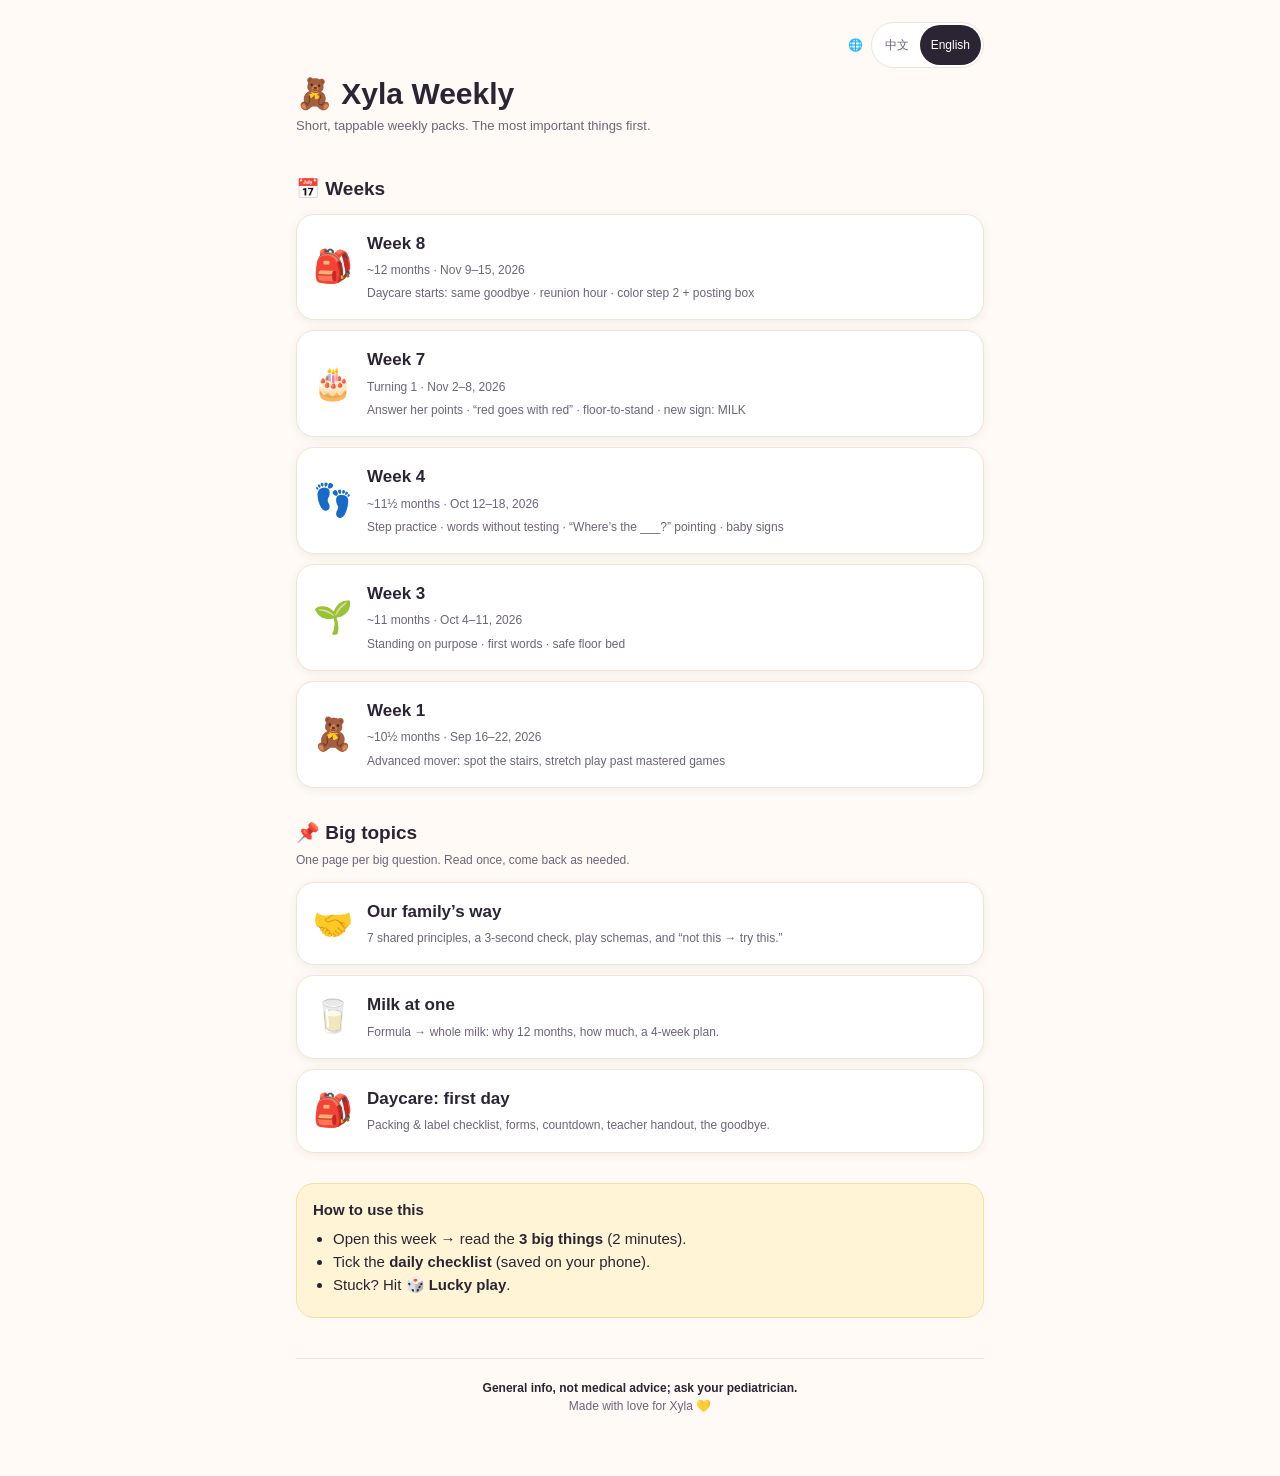
==== index.html @ 672a73fb "Weeks 7–8: parent-sourced plays (XHS/IG): red-goes-with-red color matching, posting box, ball drop, " ====
<!doctype html>
<html lang="en">
<head>
<meta charset="utf-8">
<meta name="viewport" content="width=device-width, initial-scale=1, viewport-fit=cover">
<meta name="robots" content="noindex, nofollow">
<meta name="theme-color" content="#fffaf5">
<title>Xyla Weekly</title>
<link rel="icon" href="data:image/svg+xml,<svg xmlns='http://www.w3.org/2000/svg' viewBox='0 0 100 100'><text y='.9em' font-size='90'>🧸</text></svg>">
<link rel="stylesheet" href="assets/style.css?v=202611040903">
</head>
<body>
<main class="wrap" id="app"><p style="padding:20px">Loading… 加载中…</p></main>
<noscript><p style="padding:20px">Please turn on JavaScript to see this page. 请打开 JavaScript 以查看此页面。</p></noscript>
<script src="assets/app.js?v=202611040903" defer></script>
</body>
</html>
---- assets/style.css ----
:root{
  --bg:#fffaf5;--card:#fff;--ink:#2b2433;--soft:#6d6476;--line:#efe4da;
  --accent:#e8746a;--accent2:#5b8def;--good:#2f9e6b;--bad:#d9534f;--warn:#fff4d6;
  --r:18px;--shadow:0 2px 10px rgba(80,50,30,.07);
  --font:-apple-system,BlinkMacSystemFont,"Segoe UI",Roboto,"Helvetica Neue",Arial,"PingFang SC","Hiragino Sans GB","Noto Sans SC","Noto Sans CJK SC","Microsoft YaHei","Source Han Sans SC",sans-serif;
  --secure:#7c6cf0;--curious:#f0a020;--kind:#e66b9a;--brave:#e5603b;--selfled:#2a9d8f;--healthy:#4caf50;
}
*{box-sizing:border-box}
html{scroll-behavior:smooth;-webkit-text-size-adjust:100%}
body{margin:0;background:var(--bg);color:var(--ink);font-family:var(--font);font-size:15px;line-height:1.55}
a{color:var(--accent2)}
.wrap{max-width:720px;margin:0 auto;padding:0 16px 40px}
header.hero{padding:22px 0 8px}
.hero .back{font-size:13px;text-decoration:none;color:var(--soft)}
.hero h1{font-size:25px;line-height:1.2;margin:8px 0 4px}
.hero .sub{color:var(--soft);font-size:13px;margin:0}
.chips{display:flex;flex-wrap:wrap;gap:6px;margin:12px 0 0;padding:0;list-style:none}
.chips li{background:#fff;border:1px solid var(--line);border-radius:999px;padding:4px 10px;font-size:12px}
nav.jump{position:sticky;top:0;z-index:5;background:rgba(255,250,245,.95);backdrop-filter:blur(6px);margin:0 -16px;padding:8px 16px;display:flex;gap:6px;overflow-x:auto;scrollbar-width:none;border-bottom:1px solid var(--line)}
nav.jump::-webkit-scrollbar{display:none}
nav.jump a{flex:0 0 auto;text-decoration:none;color:var(--ink);background:#fff;border:1px solid var(--line);border-radius:999px;padding:6px 12px;font-size:12px;white-space:nowrap}
section{margin-top:30px;scroll-margin-top:60px}
h2{font-size:19px;margin:0 0 4px}
.hint{color:var(--soft);font-size:12px;margin:0 0 12px}
.card{background:var(--card);border-radius:var(--r);box-shadow:var(--shadow);border:1px solid var(--line);margin:10px 0;overflow:hidden}
details.card>summary{list-style:none;cursor:pointer;padding:16px 16px;display:flex;gap:12px;align-items:center;min-height:56px}
details.card>summary::-webkit-details-marker{display:none}
details.card>summary .ico{font-size:27px;flex:0 0 auto;width:40px;text-align:center}
details.card>summary .t{flex:1;font-weight:650;font-size:16px;line-height:1.3}
details.card>summary .t small{display:block;font-weight:400;color:var(--soft);font-size:12px;margin-top:2px}
details.card>summary::after{content:"＋";font-size:19px;color:var(--accent);flex:0 0 auto;transition:transform .2s}
details.card[open]>summary::after{transform:rotate(45deg)}
details.card .body{padding:0 16px 16px}
details.card .body ul{padding-left:20px;margin:6px 0}
details.card .body li{margin:4px 0}
.big3 details.card>summary{min-height:72px;padding:18px 16px}
.big3 details.card>summary .num{background:var(--accent);color:#fff;border-radius:50%;width:30px;height:30px;display:grid;place-items:center;font-weight:700;flex:0 0 auto;font-size:14px}
.big3 details.card>summary .t{font-size:17px}
.lines{list-style:none;padding:0!important;margin:4px 0 12px!important}
.lines li{padding:8px 0 8px 28px;position:relative;border-bottom:1px dashed var(--line)}
.lines li:last-child{border-bottom:0}
.lines li::before{content:"👉";position:absolute;left:0;top:8px;font-size:14px}
.yt{position:relative;display:block;width:100%;aspect-ratio:16/9;border:0;padding:0;border-radius:14px;overflow:hidden;background:#000 center/cover no-repeat;cursor:pointer;margin-top:8px}
.yt::before{content:"";position:absolute;inset:0;background:linear-gradient(transparent 45%,rgba(0,0,0,.75))}
.yt .play{position:absolute;left:50%;top:38%;transform:translate(-50%,-50%);width:64px;height:46px;border-radius:12px;background:#f00;display:grid;place-items:center}
.yt .play::after{content:"";border-style:solid;border-width:10px 0 10px 17px;border-color:transparent transparent transparent #fff;margin-left:4px}
.yt .cap{position:absolute;left:12px;right:12px;bottom:10px;color:#fff;text-align:left;font-size:12px;line-height:1.3;font-family:var(--font)}
.yt .cap b{display:block;font-size:13px;display:-webkit-box;-webkit-line-clamp:2;-webkit-box-orient:vertical;overflow:hidden}
.yt iframe{position:absolute;inset:0;width:100%;height:100%;border:0}
.ytlink{display:inline-block;font-size:12px;margin-top:4px;color:var(--soft)}
.tags{display:flex;flex-wrap:wrap;gap:5px;margin:6px 0}
.tag{font-size:11px;font-weight:600;color:#fff;border-radius:999px;padding:2px 9px;border:0}
.tag.Secure{background:var(--secure)}.tag.Curious{background:var(--curious)}.tag.Kind{background:var(--kind)}.tag.Brave{background:var(--brave)}.tag.Self-led{background:var(--selfled)}.tag.Healthy{background:var(--healthy)}
/* checklist */
.progress{height:10px;background:#f1e7de;border-radius:99px;overflow:hidden;margin:8px 0 4px}
.progress>i{display:block;height:100%;background:linear-gradient(90deg,var(--accent),#f3a35b);width:0;transition:width .3s}
.check{display:flex;gap:12px;align-items:flex-start;padding:12px 14px;border-bottom:1px solid var(--line);cursor:pointer}
.check:last-child{border-bottom:0}
.check input{width:24px;height:24px;flex:0 0 auto;accent-color:var(--good);margin:1px 0 0}
.check.done span{color:var(--soft);text-decoration:line-through}
.days{display:flex;gap:4px;flex-wrap:wrap;margin:8px 0}
.day{width:30px;height:30px;border-radius:8px;display:grid;place-items:center;font-size:11px;background:#f1e7de;color:var(--soft)}
.day.today{outline:2px solid var(--accent)}
.tabs{display:flex;gap:6px;margin:8px 0}
.tabs button{flex:1;padding:10px;border-radius:12px;border:1px solid var(--line);background:#fff;font:inherit;font-size:13px;cursor:pointer}
.tabs button[aria-selected=true]{background:var(--ink);color:#fff;border-color:var(--ink)}
/* quiz */
.qgrid{display:grid;gap:10px}
.q{background:#fff;border:1px solid var(--line);border-radius:var(--r);box-shadow:var(--shadow);padding:16px}
.q .qq{font-weight:650;font-size:16px;margin-bottom:10px}
.q .btns{display:flex;gap:8px}
.q .btns button{flex:1;padding:12px;border-radius:12px;border:2px solid var(--line);background:#fff;font:inherit;font-weight:650;cursor:pointer}
.q .ans{display:none;margin-top:10px;padding:10px 12px;border-radius:12px}
.q.flipped .ans{display:block}
.q.flipped .btns{display:none}
.q.right .ans{background:#e9f7ef}.q.wrong .ans{background:#fdecea}
.q .verdict{font-weight:800;font-size:16px}
.score{font-weight:700}
/* lucky */
.lucky-btn{width:100%;padding:18px;border:0;border-radius:var(--r);background:linear-gradient(135deg,#f6a35b,var(--accent));color:#fff;font:inherit;font-size:18px;font-weight:750;cursor:pointer;box-shadow:var(--shadow)}
.lucky-btn:active{transform:scale(.98)}
.lucky-out{min-height:20px}
.lucky-card{background:#fff;border:2px solid var(--accent);border-radius:var(--r);padding:16px;margin-top:10px;animation:pop .3s}
.lucky-card h3{margin:0 0 4px;font-size:18px}
@keyframes pop{from{transform:scale(.95);opacity:0}to{transform:none;opacity:1}}
.filters{display:flex;flex-wrap:wrap;gap:6px;margin:10px 0}
.filters button{font:inherit;font-size:12px;padding:6px 11px;border-radius:999px;border:1px solid var(--line);background:#fff;cursor:pointer}
.filters button[aria-pressed=true]{background:var(--ink);color:#fff}
.play{padding:12px 14px;border-bottom:1px solid var(--line)}
.play:last-child{border-bottom:0}
.play b{display:block}
.play p{margin:2px 0;color:var(--soft);font-size:13px}
/* scripts */
.say{display:block;background:#fff4ec;border-left:4px solid var(--accent);border-radius:8px;padding:8px 12px;margin:6px 0;font-size:17px;font-weight:600}
.step{display:flex;gap:10px;margin:8px 0;align-items:flex-start}
.step .n{flex:0 0 26px;height:26px;border-radius:50%;background:var(--ink);color:#fff;display:grid;place-items:center;font-size:12px;font-weight:700;margin-top:2px}
.step .c{flex:1}
/* timeline */
.tl{list-style:none;padding:0;margin:10px 0;position:relative}
.tl::before{content:"";position:absolute;left:15px;top:6px;bottom:6px;width:3px;background:var(--line);border-radius:3px}
.tl li{position:relative;padding:6px 0 14px 44px}
.tl li .dot{position:absolute;left:6px;top:8px;width:21px;height:21px;border-radius:50%;background:#fff;border:3px solid #d8c9bb}
.tl li.past .dot{background:var(--good);border-color:var(--good)}
.tl li.now .dot{background:var(--accent);border-color:var(--accent);box-shadow:0 0 0 6px rgba(232,116,106,.2)}
.tl li b{display:block}
.tl li span{color:var(--soft);font-size:13px}
.here{display:inline-block;background:var(--accent);color:#fff;font-size:11px;font-weight:700;border-radius:999px;padding:1px 8px;margin-left:6px;vertical-align:2px}
.ruler{position:relative;height:44px;margin:16px 4px 4px}
.ruler .bar{position:absolute;top:14px;height:12px;border-radius:99px;background:linear-gradient(90deg,#cfe8d9,#9fd3b5,#cfe8d9)}
.ruler .mark{position:absolute;top:4px;width:3px;height:32px;background:var(--accent);border-radius:2px}
.ruler .lab{position:absolute;top:30px;font-size:11px;color:var(--soft);transform:translateX(-50%)}
.callout{background:var(--warn);border-radius:var(--r);padding:14px 16px;border:1px solid #f1dfa6}
.callout ul{margin:6px 0;padding-left:20px}
.small{font-size:12px;color:var(--soft)}
.weeks a.card{display:flex;gap:14px;align-items:center;padding:16px;text-decoration:none;color:inherit}
.weeks a.card .e{font-size:32px}
.weeks a.card b{font-size:17px;display:block}
.weeks a.card span{color:var(--soft);font-size:12px}
.weeks a.card.current{border:2px solid var(--accent)}
.badge{display:inline-block;background:var(--accent);color:#fff;font-size:11px;border-radius:999px;padding:1px 8px;margin-left:4px;vertical-align:2px}
footer{margin-top:40px;padding:20px 0;border-top:1px solid var(--line);color:var(--soft);font-size:12px;text-align:center}
footer strong{color:var(--ink)}
button:focus-visible,a:focus-visible,summary:focus-visible{outline:3px solid var(--accent2);outline-offset:2px}
.sources li{font-size:12px;margin:4px 0}
@media (min-width:640px){.qgrid{grid-template-columns:1fr 1fr}.hero h1{font-size:30px}}
@media (prefers-reduced-motion:reduce){*{animation:none!important;transition:none!important}html{scroll-behavior:auto}}
.weeks a.card span.badge{color:#fff;font-size:11px}
.toprow{display:flex;justify-content:space-between;align-items:center;gap:8px}
.lang{display:inline-flex;border:1px solid var(--line);border-radius:999px;background:#fff;padding:2px;flex:0 0 auto}
.lang button{font:inherit;font-size:12px;border:0;background:transparent;border-radius:999px;padding:5px 11px;cursor:pointer;color:var(--soft)}
.lang button[aria-pressed=true]{background:var(--ink);color:#fff}
.lang.big{display:flex;width:100%;padding:4px}
.lang.big button{flex:1;font-size:16px;padding:12px;font-weight:650}
.score .reset{margin-left:8px;font:inherit;font-size:12px;border:1px solid var(--line);background:#fff;border-radius:99px;padding:4px 10px;cursor:pointer}
:lang(zh-Hans) body,html:lang(zh-Hans){line-height:1.6}
.toprow.end{justify-content:flex-end}

/* tap targets >= 40px */
.lang button,.filters button,.tabs button,.q .btns button,.score .reset,nav.jump a{min-height:40px;display:inline-flex;align-items:center;justify-content:center}
.check{min-height:44px;align-items:center}
.lang{padding:2px}
/* phone title scale */
@media (max-width:600px){
  .hero h1{font-size:21px}
  h2{font-size:17px}
  .big3 details.card>summary .t{font-size:16px}
  details.card>summary .t{font-size:15px}
  .q .qq{font-size:15px}
  .say{font-size:15px}
  .lucky-btn{font-size:16px;padding:14px}
  .lucky-card h3{font-size:16px}
  .q .verdict{font-size:15px}
  .weeks a.card b{font-size:16px}
  details.card>summary .ico{font-size:26px}
}
/* topic pages */
.answer{margin-top:12px}
.pcard{padding:14px 16px}
.pintro{margin:0 0 8px;font-weight:600}
.ptip{background:#f3f8ff;border-radius:10px;padding:8px 10px;font-size:14px;margin:10px 0 0}
.tl.sched>li>ul{margin:4px 0 0;padding-left:18px}
.tl.sched li li{padding:2px 0;font-size:14px;color:var(--ink);list-style:disc}
.counter{padding:16px}
.cbig{text-align:center}
.cnum{font-size:32px;font-weight:800}
.csub{color:var(--soft);font-size:14px}
.cbar{position:relative;height:14px;background:#f1e7de;border-radius:99px;margin:12px 0 4px}
.cbar i{display:block;height:100%;border-radius:99px;background:var(--good);width:0;transition:width .3s}
.cbar .m{position:absolute;top:-4px;width:3px;height:22px;background:var(--soft);border-radius:2px}
.cbar .m.over{background:var(--bad)}
.cleg{text-align:center;margin:4px 0}
.cmsg{font-weight:650;text-align:center;margin:8px 0 12px;min-height:1.5em}
.cbtns{display:grid;grid-template-columns:repeat(3,1fr);gap:8px}
.cbtns button{font:inherit;font-weight:650;font-size:14px;min-height:48px;border-radius:12px;border:2px solid var(--line);background:#fff;cursor:pointer;padding:6px;color:var(--ink)}
.cbtns button:active{transform:scale(.97)}
.cbtns.sm{grid-template-columns:1fr 1fr;margin-top:8px}
.cbtns.sm button{min-height:40px;font-weight:500;font-size:13px}
.counter.z-msgHigh .cbar i{background:var(--curious)}
.counter.z-msgOver{border:2px solid var(--bad)}
.counter.z-msgOver .cbar i{background:var(--bad)}
.counter.z-msgOver .cmsg{color:var(--bad)}
@media (max-width:600px){.cnum{font-size:28px}}
.tl.sched li li b{display:inline}
.refs{font-size:13px;color:var(--soft);margin:10px 0 0;line-height:1.5}
.refs a{color:var(--accent2)}
/* guide pages: grouped checklists, handout form, print sheet */
.cgroup{padding:0}
.gtitle{margin:0;padding:10px 14px;font-weight:700;font-size:14px;background:#fff7f0;border-bottom:1px solid var(--line)}
.check span small{display:block;color:var(--soft);font-size:12px;margin-top:2px;text-decoration:none}
.check.done span small{text-decoration:none}
.badge.ok{background:var(--good);font-style:normal;text-decoration:none}
.check.done .badge.ok{text-decoration:none}
#pack>.cbtns.sm,#papers>.cbtns.sm{grid-template-columns:1fr}
.aform{padding:12px 14px}
.afield{display:block;margin:0 0 10px}
.afield b{display:block;font-size:13px;margin-bottom:3px}
.afield textarea{width:100%;box-sizing:border-box;font:inherit;font-size:15px;border:1px solid var(--line);border-radius:10px;padding:8px 10px;background:#fffdfb;resize:vertical;min-height:44px}
.aform .cbtns{grid-template-columns:1fr 1fr}
.psheet{display:none}
@media print{
  body{background:#fff}
  body.printing-about #app>*:not(#about),body.printing-about #about>*:not(.psheet),body.printing-about nav.jump{display:none!important}
  body.printing-about .psheet{display:block;color:#000;font-size:12pt}
  .psheet h2{font-size:18pt;margin:0 0 6pt}
  .psheet table{width:100%;border-collapse:collapse}
  .psheet th,.psheet td{border:1px solid #999;padding:6pt;vertical-align:top;text-align:left}
  .psheet th{width:30%;background:#f3f3f3}
  .psheet .blank{display:block;border-bottom:1px solid #999;height:16pt}
  .psheet .pfoot{font-size:9pt;color:#444}
}

.signimg{margin:8px 0}.signimg img{display:block;width:100%;max-width:360px;height:auto;border-radius:12px;border:1px solid var(--line)}.signimg figcaption{font-size:13px;color:var(--soft);margin-top:4px}
.mbtn{font:inherit;font-size:12px;border:1px solid var(--line);background:#fff;border-radius:999px;padding:4px 10px;margin-top:6px;cursor:pointer;color:var(--soft)}.mlist summary{cursor:pointer;padding:6px 0}
.notes{margin:6px 0 2px}.notes-panel{margin-top:6px}.notes textarea{width:100%;box-sizing:border-box;font:inherit;font-size:14px;border:1px solid var(--line);border-radius:10px;padding:8px;margin-top:6px}.notes-who{align-items:center;flex-wrap:wrap;gap:4px}.notes-who .small{margin-right:4px}
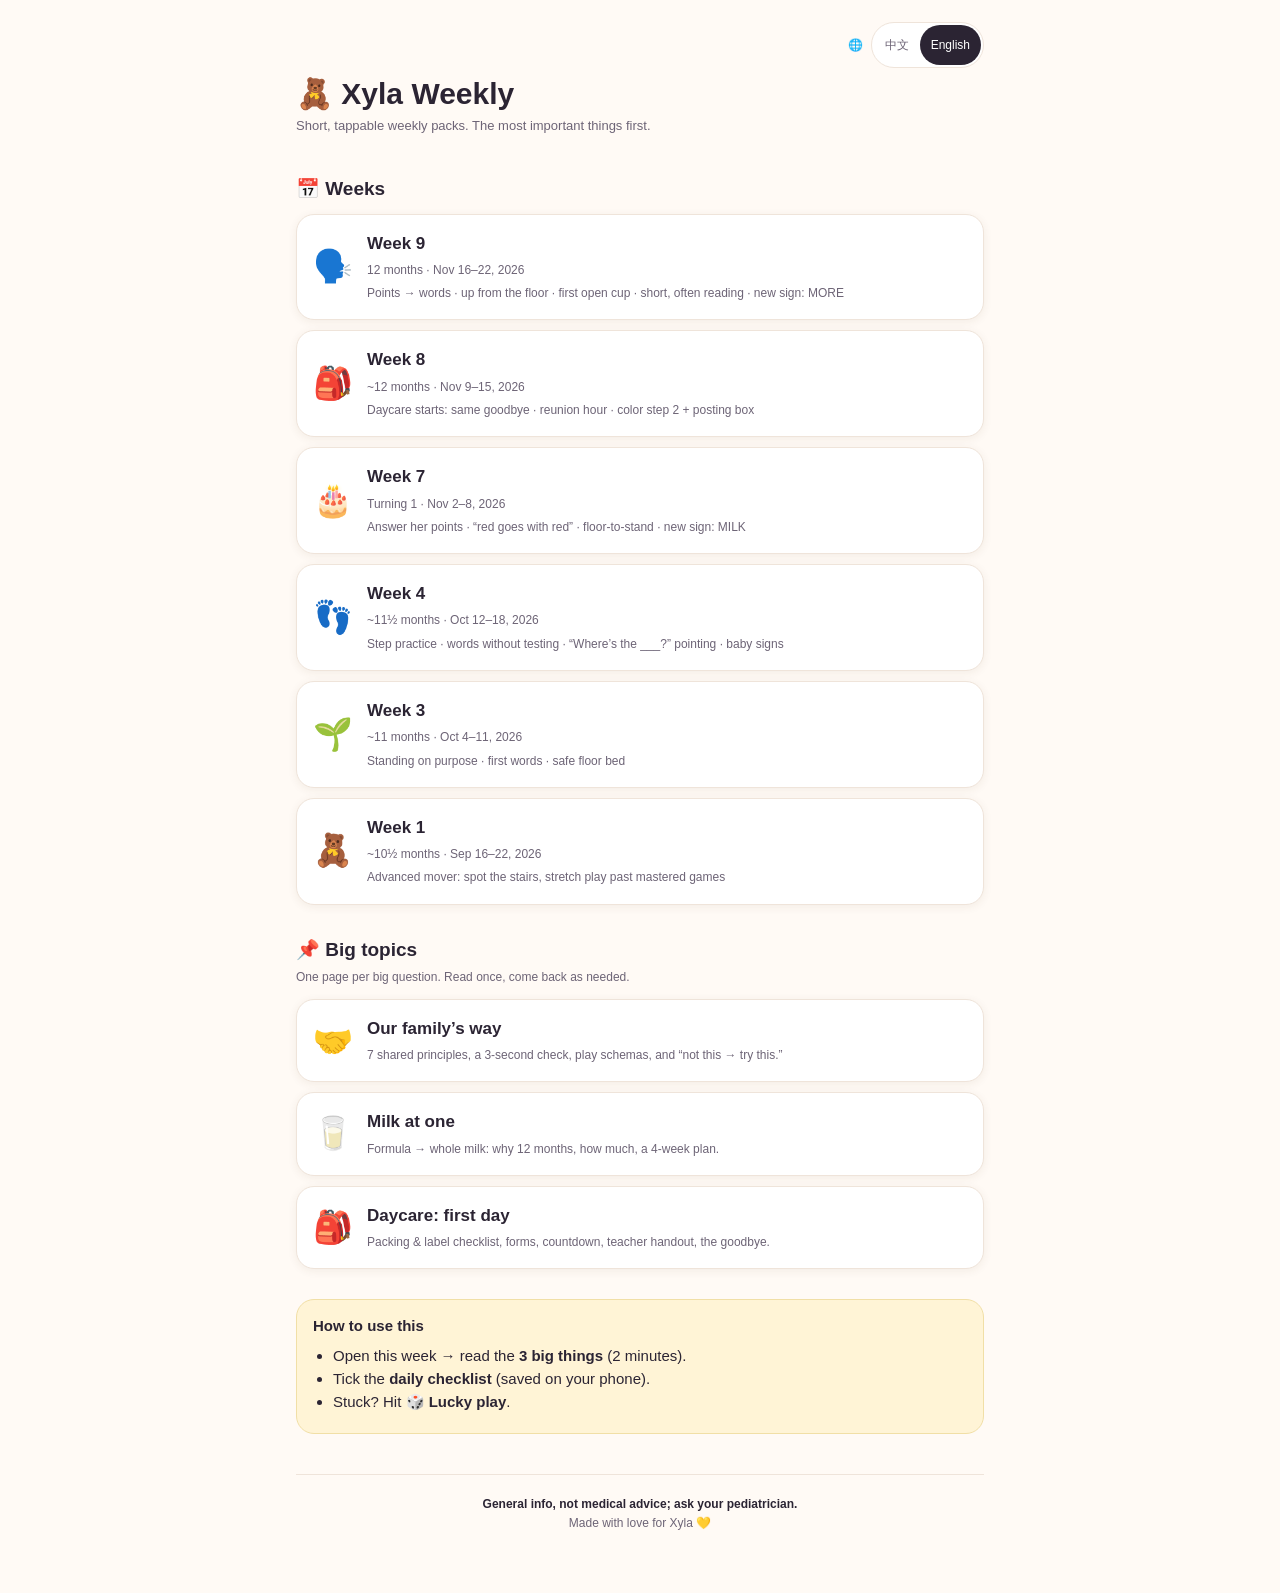
==== commit 503d804c: "Week 9 (Nov 16–22): points→words, sit-to-stand play, first open cup, reading short & often; new sign" ====
--- a/index.html
+++ b/index.html
@@ -7,11 +7,11 @@
 <meta name="theme-color" content="#fffaf5">
 <title>Xyla Weekly</title>
 <link rel="icon" href="data:image/svg+xml,<svg xmlns='http://www.w3.org/2000/svg' viewBox='0 0 100 100'><text y='.9em' font-size='90'>🧸</text></svg>">
-<link rel="stylesheet" href="assets/style.css?v=202611040903">
+<link rel="stylesheet" href="assets/style.css?v=202611151620">
 </head>
 <body>
 <main class="wrap" id="app"><p style="padding:20px">Loading… 加载中…</p></main>
 <noscript><p style="padding:20px">Please turn on JavaScript to see this page. 请打开 JavaScript 以查看此页面。</p></noscript>
-<script src="assets/app.js?v=202611040903" defer></script>
+<script src="assets/app.js?v=202611151620" defer></script>
 </body>
 </html>
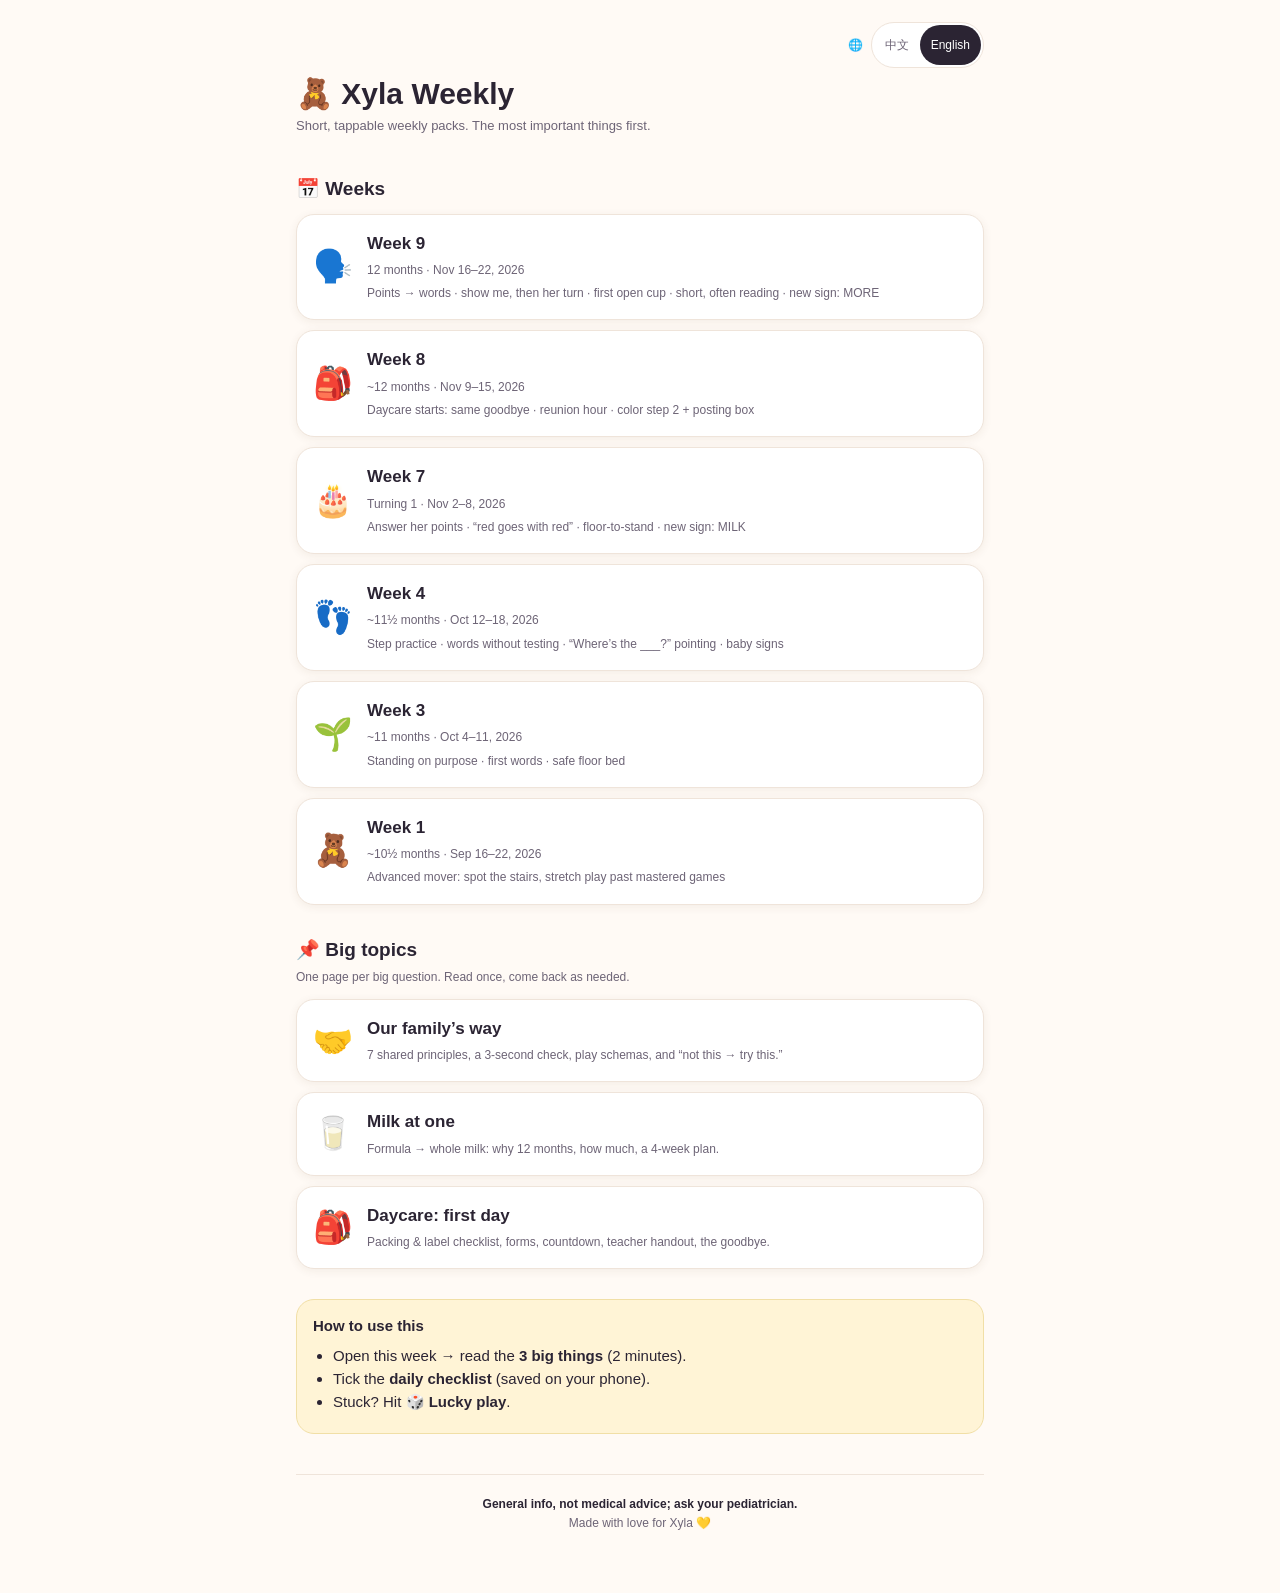
==== commit e21b696c: "Week 9: pause standing as a focus; rebuild around her observer strength (show-me, then her turn); mo" ====
--- a/index.html
+++ b/index.html
@@ -7,11 +7,11 @@
 <meta name="theme-color" content="#fffaf5">
 <title>Xyla Weekly</title>
 <link rel="icon" href="data:image/svg+xml,<svg xmlns='http://www.w3.org/2000/svg' viewBox='0 0 100 100'><text y='.9em' font-size='90'>🧸</text></svg>">
-<link rel="stylesheet" href="assets/style.css?v=202611151620">
+<link rel="stylesheet" href="assets/style.css?v=202611152205">
 </head>
 <body>
 <main class="wrap" id="app"><p style="padding:20px">Loading… 加载中…</p></main>
 <noscript><p style="padding:20px">Please turn on JavaScript to see this page. 请打开 JavaScript 以查看此页面。</p></noscript>
-<script src="assets/app.js?v=202611151620" defer></script>
+<script src="assets/app.js?v=202611152205" defer></script>
 </body>
 </html>
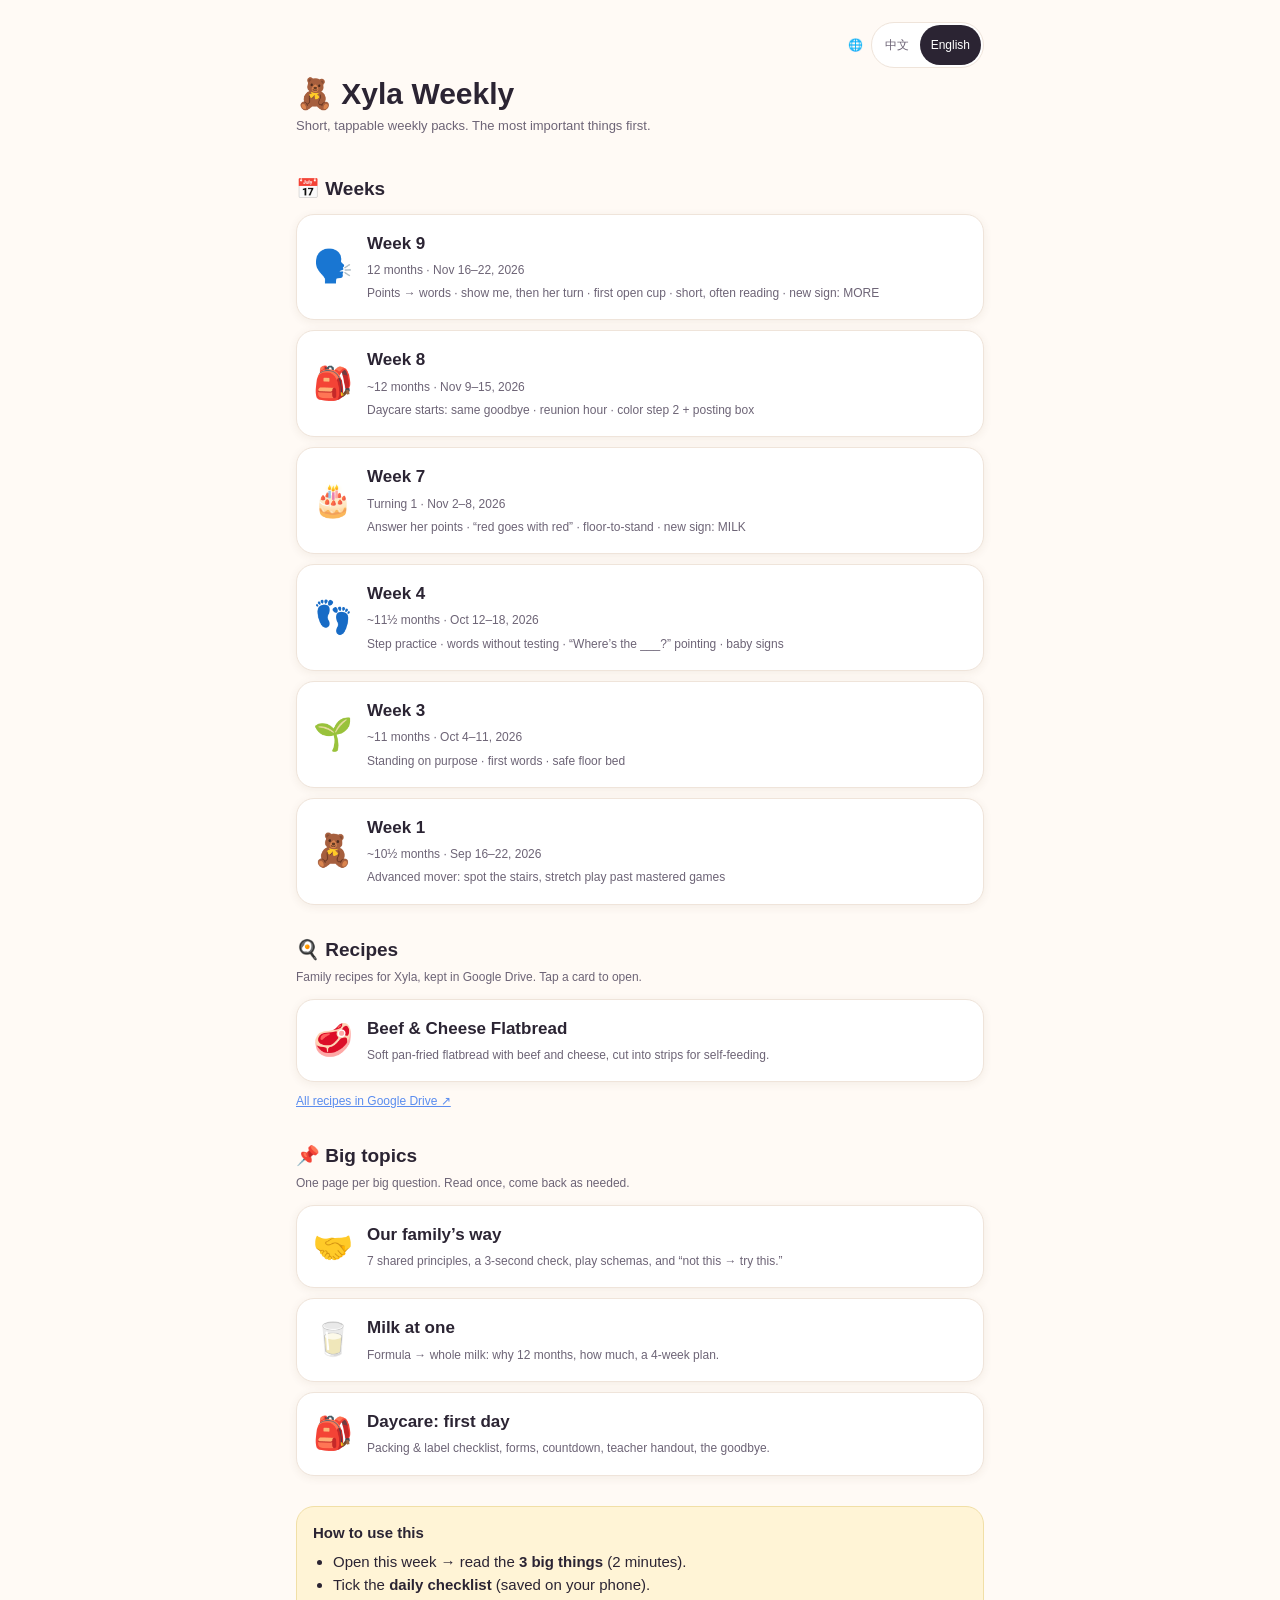
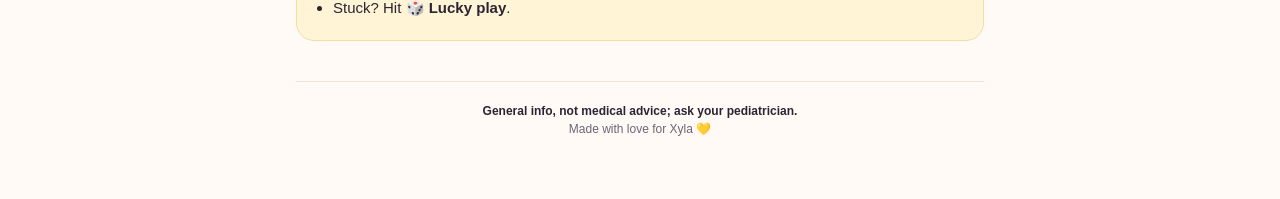
==== commit 1079fad5: "Home: add Recipes / 菜谱 section linking to Google Drive docs (first: beef & cheese flatbread); cache " ====
--- a/index.html
+++ b/index.html
@@ -7,11 +7,11 @@
 <meta name="theme-color" content="#fffaf5">
 <title>Xyla Weekly</title>
 <link rel="icon" href="data:image/svg+xml,<svg xmlns='http://www.w3.org/2000/svg' viewBox='0 0 100 100'><text y='.9em' font-size='90'>🧸</text></svg>">
-<link rel="stylesheet" href="assets/style.css?v=202611152205">
+<link rel="stylesheet" href="assets/style.css?v=202611210742">
 </head>
 <body>
 <main class="wrap" id="app"><p style="padding:20px">Loading… 加载中…</p></main>
 <noscript><p style="padding:20px">Please turn on JavaScript to see this page. 请打开 JavaScript 以查看此页面。</p></noscript>
-<script src="assets/app.js?v=202611152205" defer></script>
+<script src="assets/app.js?v=202611210742" defer></script>
 </body>
 </html>
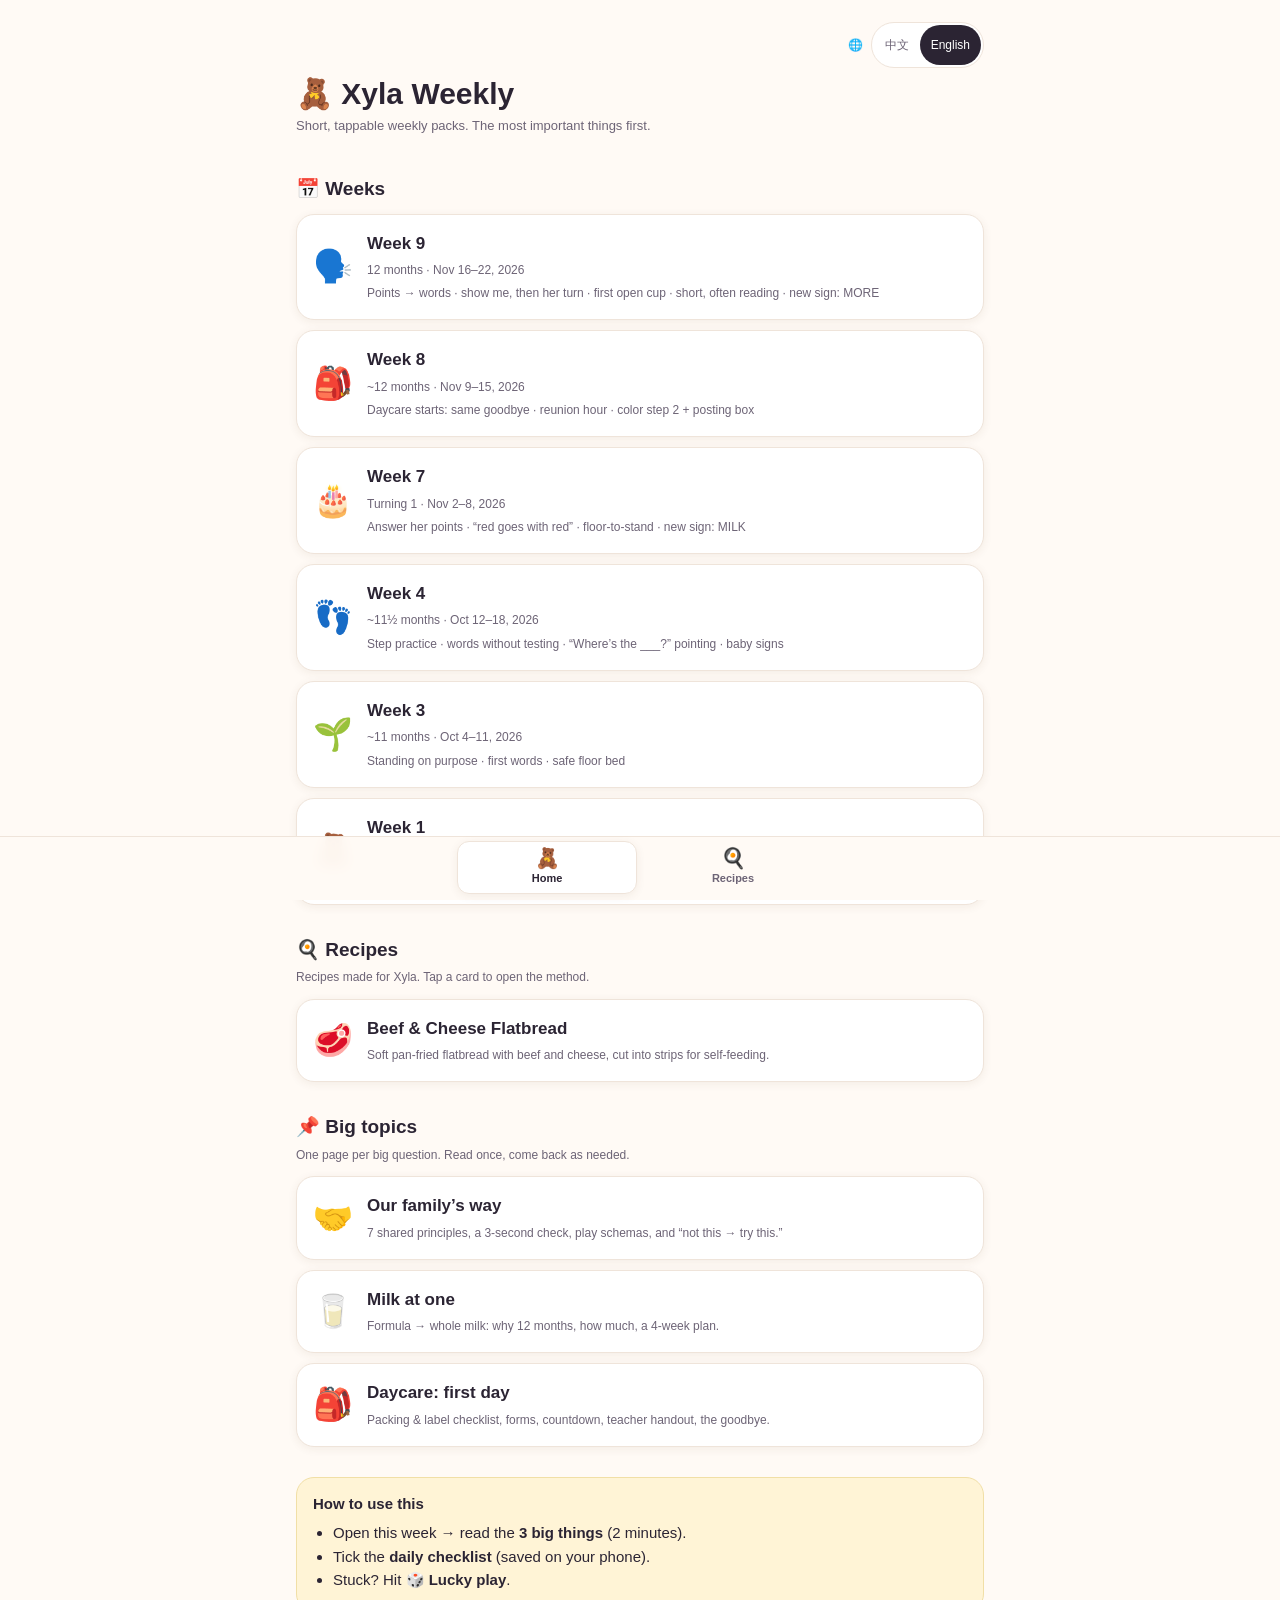
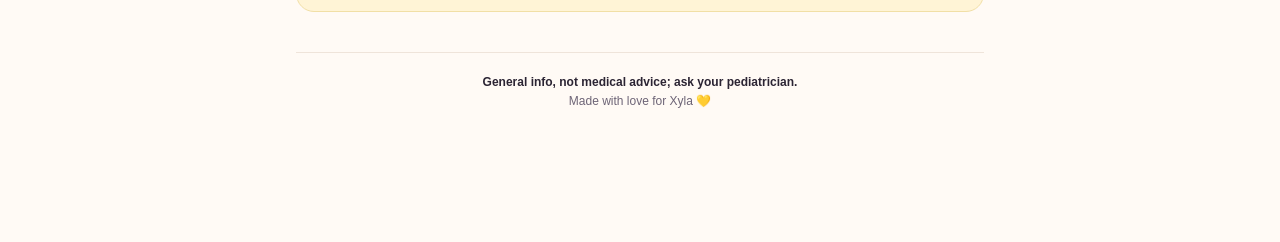
==== commit d472ef00: "Recipes: on-site list and detail pages, bottom tab bar; drop private Drive links; cache bump" ====
--- a/index.html
+++ b/index.html
@@ -7,11 +7,11 @@
 <meta name="theme-color" content="#fffaf5">
 <title>Xyla Weekly</title>
 <link rel="icon" href="data:image/svg+xml,<svg xmlns='http://www.w3.org/2000/svg' viewBox='0 0 100 100'><text y='.9em' font-size='90'>🧸</text></svg>">
-<link rel="stylesheet" href="assets/style.css?v=202611210742">
+<link rel="stylesheet" href="assets/style.css?v=202611210805">
 </head>
 <body>
 <main class="wrap" id="app"><p style="padding:20px">Loading… 加载中…</p></main>
 <noscript><p style="padding:20px">Please turn on JavaScript to see this page. 请打开 JavaScript 以查看此页面。</p></noscript>
-<script src="assets/app.js?v=202611210742" defer></script>
+<script src="assets/app.js?v=202611210805" defer></script>
 </body>
 </html>
--- a/assets/style.css
+++ b/assets/style.css
@@ -212,3 +212,16 @@
 .signimg{margin:8px 0}.signimg img{display:block;width:100%;max-width:360px;height:auto;border-radius:12px;border:1px solid var(--line)}.signimg figcaption{font-size:13px;color:var(--soft);margin-top:4px}
 .mbtn{font:inherit;font-size:12px;border:1px solid var(--line);background:#fff;border-radius:999px;padding:4px 10px;margin-top:6px;cursor:pointer;color:var(--soft)}.mlist summary{cursor:pointer;padding:6px 0}
 .notes{margin:6px 0 2px}.notes-panel{margin-top:6px}.notes textarea{width:100%;box-sizing:border-box;font:inherit;font-size:14px;border:1px solid var(--line);border-radius:10px;padding:8px;margin-top:6px}.notes-who{align-items:center;flex-wrap:wrap;gap:4px}.notes-who .small{margin-right:4px}
+
+/* bottom tab bar (Home / Recipes) */
+body.has-tabbar{padding-bottom:calc(72px + env(safe-area-inset-bottom, 0px))}
+.tabbar{position:fixed;left:0;right:0;bottom:0;z-index:20;display:flex;justify-content:center;gap:6px;background:rgba(255,250,245,.96);backdrop-filter:blur(8px);-webkit-backdrop-filter:blur(8px);border-top:1px solid var(--line);padding:4px 12px calc(6px + env(safe-area-inset-bottom, 0px))}
+.tabbar a{flex:1;max-width:180px;text-decoration:none;color:var(--soft);font-size:11px;font-weight:650;min-height:48px;padding:6px 8px;display:flex;flex-direction:column;align-items:center;justify-content:center;gap:2px;border-radius:12px}
+.tabbar a .ico{font-size:20px;line-height:1}
+.tabbar a[aria-current=page]{color:var(--ink);background:#fff;box-shadow:var(--shadow);border:1px solid var(--line)}
+.recipe-sec{margin:10px 0}
+.recipe-sec h3{margin:0 0 8px;font-size:16px}
+.recipe-sec ul,.recipe-sec ol{margin:0 0 8px;padding-left:22px}
+.recipe-sec li{margin:4px 0}
+.recipe-sec p{margin:8px 0 0}
+.recipe-sec.tips{background:var(--warn);border-color:#f1dfa6}
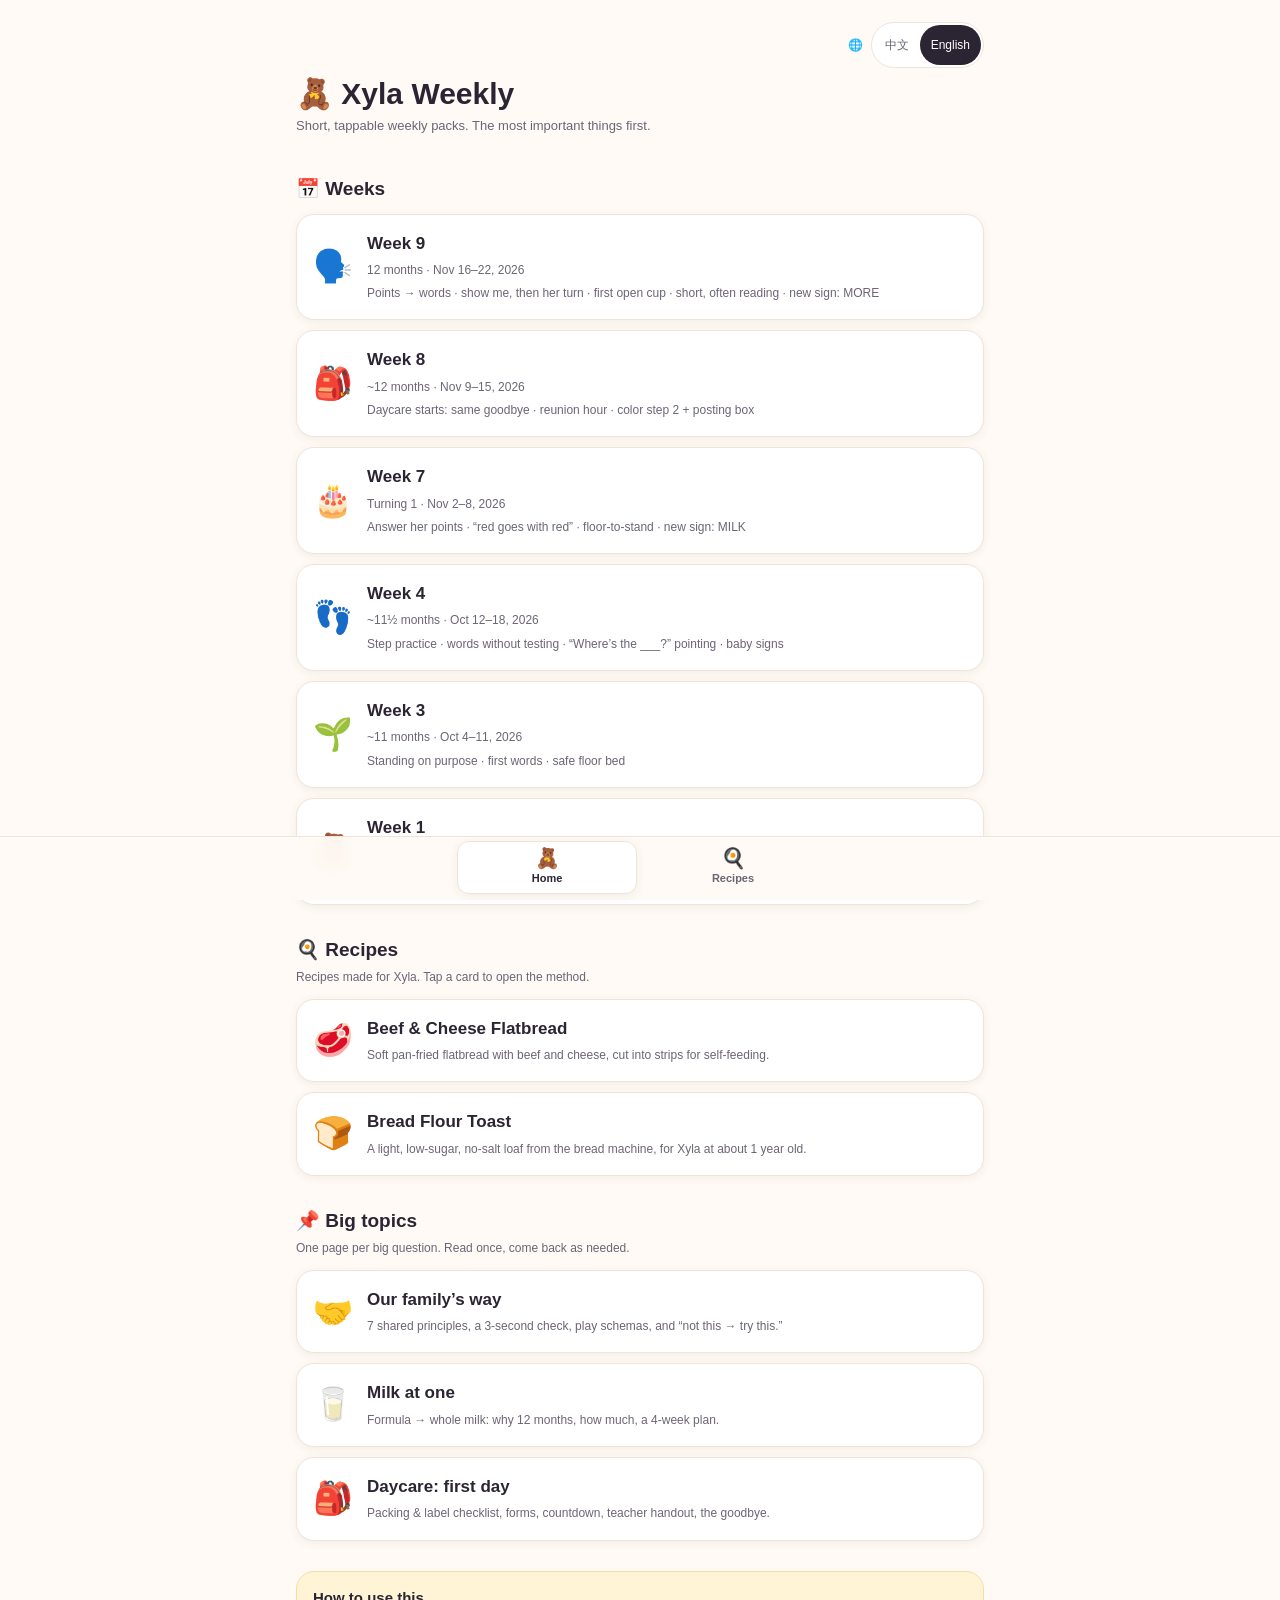
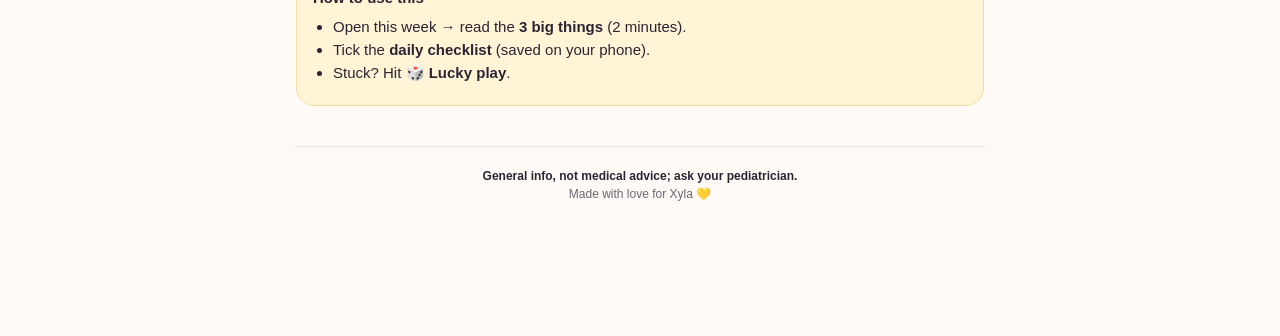
==== commit 7eb3f18a: "Recipes: add bread-flour toast (Panasonic SD-MT4 高筋面粉版吧司); cache bump" ====
--- a/index.html
+++ b/index.html
@@ -7,11 +7,11 @@
 <meta name="theme-color" content="#fffaf5">
 <title>Xyla Weekly</title>
 <link rel="icon" href="data:image/svg+xml,<svg xmlns='http://www.w3.org/2000/svg' viewBox='0 0 100 100'><text y='.9em' font-size='90'>🧸</text></svg>">
-<link rel="stylesheet" href="assets/style.css?v=202611210805">
+<link rel="stylesheet" href="assets/style.css?v=202611210840">
 </head>
 <body>
 <main class="wrap" id="app"><p style="padding:20px">Loading… 加载中…</p></main>
 <noscript><p style="padding:20px">Please turn on JavaScript to see this page. 请打开 JavaScript 以查看此页面。</p></noscript>
-<script src="assets/app.js?v=202611210805" defer></script>
+<script src="assets/app.js?v=202611210840" defer></script>
 </body>
 </html>
